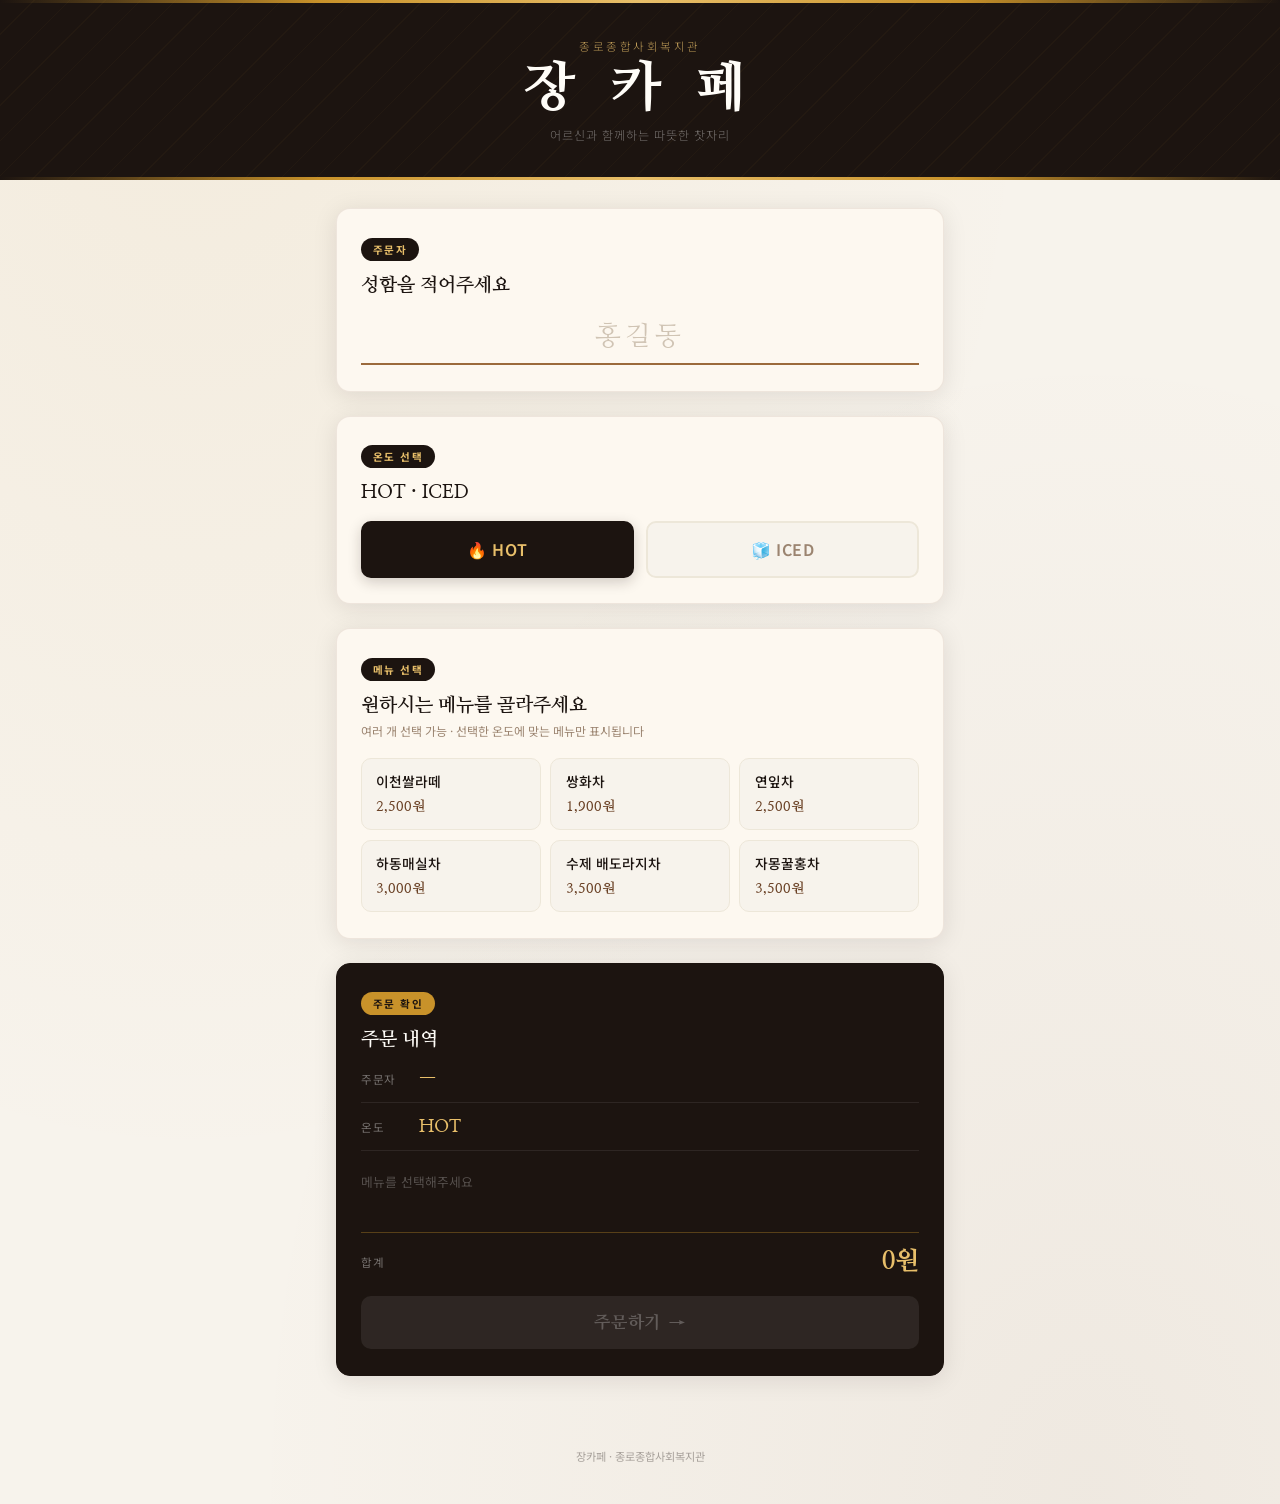
==== index.html @ 7bc3823f "Add files via upload" ====
<!DOCTYPE html>
<html lang="ko">
<head>
  <meta charset="UTF-8" />
  <meta name="viewport" content="width=device-width, initial-scale=1.0" />
  <title>장카페 주문서 · 종로종합사회복지관</title>
  <link rel="preconnect" href="https://fonts.googleapis.com" />
  <link rel="preconnect" href="https://fonts.gstatic.com" crossorigin />
  <link href="https://fonts.googleapis.com/css2?family=Nanum+Myeongjo:wght@400;700;800&family=Noto+Sans+KR:wght@300;400;500;700&display=swap" rel="stylesheet" />
  <link rel="stylesheet" href="style.css" />
</head>
<body>

  <header class="site-header">
    <div class="header-deco top"></div>
    <div class="header-inner">
      <p class="header-sub">종로종합사회복지관</p>
      <h1 class="header-title">장 카 페</h1>
      <p class="header-tagline">어르신과 함께하는 따뜻한 찻자리</p>
    </div>
    <div class="header-deco bottom"></div>
  </header>

  <main class="container">

    <!-- STEP 1: NAME -->
    <section class="step-card">
      <div class="step-badge">주문자</div>
      <h2 class="step-title">성함을 적어주세요</h2>
      <div class="name-input-wrap">
        <input type="text" id="customerName" class="name-input"
          placeholder="홍길동" maxlength="10" autocomplete="off" />
      </div>
    </section>

    <!-- STEP 2: HOT / ICED -->
    <section class="step-card">
      <div class="step-badge">온도 선택</div>
      <h2 class="step-title">HOT · ICED</h2>
      <div class="temp-toggle-wrap">
        <button class="temp-btn active" data-temp="HOT">🔥 HOT</button>
        <button class="temp-btn" data-temp="ICED">🧊 ICED</button>
      </div>
    </section>

    <!-- STEP 3: MENU -->
    <section class="step-card">
      <div class="step-badge">메뉴 선택</div>
      <h2 class="step-title">원하시는 메뉴를 골라주세요</h2>
      <p class="step-hint">여러 개 선택 가능 · 선택한 온도에 맞는 메뉴만 표시됩니다</p>
      <div class="menu-grid" id="menuGrid"></div>
    </section>

    <!-- STEP 4: SUMMARY -->
    <section class="step-card summary-card">
      <div class="step-badge">주문 확인</div>
      <h2 class="step-title">주문 내역</h2>

      <div class="summary-row">
        <span class="summary-label">주문자</span>
        <span class="summary-value" id="summaryName">—</span>
      </div>
      <div class="summary-row">
        <span class="summary-label">온도</span>
        <span class="summary-value" id="summaryTemp">HOT</span>
      </div>

      <div class="summary-items" id="summaryItems">
        <p class="empty-msg">메뉴를 선택해주세요</p>
      </div>

      <div class="summary-total-row">
        <span class="summary-label">합계</span>
        <span class="summary-total" id="summaryTotal">0원</span>
      </div>

      <button class="submit-btn" id="submitBtn" disabled>
        <span class="btn-text">주문하기</span>
        <span class="btn-arrow">→</span>
      </button>
    </section>

  </main>

  <!-- RECEIPT MODAL -->
  <div class="modal-overlay" id="modalOverlay">
    <div class="modal-box">
      <div class="receipt-header">
        <p class="receipt-store">장 카 페</p>
        <p class="receipt-sub">종로종합사회복지관</p>
        <div class="receipt-divider solid"></div>
      </div>
      <div class="receipt-body">
        <div class="receipt-row"><span>주문자</span><strong id="rcptName">—</strong></div>
        <div class="receipt-row"><span>온도</span><strong id="rcptTemp">—</strong></div>
        <div class="receipt-divider dashed"></div>
        <div id="rcptItems"></div>
        <div class="receipt-divider dashed"></div>
        <div class="receipt-row total-row">
          <span>합계</span><strong id="rcptTotal">0원</strong>
        </div>
      </div>
      <div class="receipt-footer">
        <p id="rcptStatus">잠시만 기다려 주세요...</p>
      </div>
      <div class="modal-actions">
        <button class="modal-btn secondary" id="closeModal">닫기</button>
        <button class="modal-btn primary" id="printModal">🖨️ 인쇄</button>
      </div>
    </div>
  </div>

  <div class="toast" id="toast"></div>

  <footer class="site-footer">
    <p>장카페 · 종로종합사회복지관</p>
  </footer>

  <script src="app.js"></script>
</body>
</html>
---- style.css ----
/* ================================
   장카페 주문서 — STYLE
   ================================ */

:root {
  --bg: #F7F3EC;
  --bg2: #EDE7D9;
  --dark: #1C1410;
  --dark2: #2E2218;
  --brown: #6B4226;
  --brown-mid: #9B6A3C;
  --gold: #C8922A;
  --gold-light: #E8BF6A;
  --cream: #FDF8F0;
  --text: #1C1410;
  --text-mid: #5A4030;
  --text-light: #9B8470;
  --white: #FFFDF8;
  --shadow: 0 4px 24px rgba(28,20,16,0.10);
  --radius: 14px;
}

*, *::before, *::after { box-sizing: border-box; margin: 0; padding: 0; }
html { scroll-behavior: smooth; }

body {
  background-color: var(--bg);
  background-image:
    radial-gradient(ellipse at 15% 0%, rgba(200,146,42,0.08) 0%, transparent 55%),
    radial-gradient(ellipse at 85% 100%, rgba(107,66,38,0.06) 0%, transparent 55%);
  font-family: 'Noto Sans KR', sans-serif;
  color: var(--text);
  min-height: 100vh;
}

/* ── HEADER ── */
.site-header {
  background: var(--dark);
  position: relative;
  overflow: hidden;
  padding: 2.4rem 1.5rem 2.2rem;
  text-align: center;
}

.site-header::before {
  content: '';
  position: absolute;
  inset: 0;
  background-image:
    repeating-linear-gradient(135deg,
      transparent, transparent 24px,
      rgba(200,146,42,0.04) 24px, rgba(200,146,42,0.04) 25px);
}

.header-deco {
  position: absolute;
  left: 0; right: 0;
  height: 3px;
  background: linear-gradient(90deg, transparent, var(--gold), var(--gold-light), var(--gold), transparent);
}
.header-deco.top { top: 0; }
.header-deco.bottom { bottom: 0; }

.header-inner { position: relative; z-index: 1; }

.header-sub {
  font-size: 0.72rem;
  letter-spacing: 0.22em;
  color: var(--gold-light);
  opacity: 0.8;
  margin-bottom: 0.5rem;
  text-transform: uppercase;
  font-weight: 300;
}

.header-title {
  font-family: 'Nanum Myeongjo', serif;
  font-weight: 800;
  font-size: clamp(2rem, 9vw, 3.4rem);
  color: var(--white);
  letter-spacing: 0.18em;
  line-height: 1;
  margin-bottom: 0.6rem;
}

.header-tagline {
  font-size: 0.76rem;
  color: rgba(255,255,255,0.4);
  letter-spacing: 0.08em;
  font-weight: 300;
}

/* ── CONTAINER ── */
.container {
  max-width: 640px;
  margin: 0 auto;
  padding: 1.8rem 1rem 3rem;
  display: flex;
  flex-direction: column;
  gap: 1.5rem;
}

/* ── STEP CARD ── */
.step-card {
  background: var(--cream);
  border-radius: var(--radius);
  padding: 1.6rem 1.5rem;
  box-shadow: var(--shadow);
  border: 1px solid rgba(107,66,38,0.10);
}

.step-badge {
  display: inline-block;
  background: var(--dark);
  color: var(--gold-light);
  font-size: 0.66rem;
  font-weight: 700;
  letter-spacing: 0.14em;
  text-transform: uppercase;
  padding: 0.25rem 0.75rem;
  border-radius: 50px;
  margin-bottom: 0.8rem;
}

.step-title {
  font-family: 'Nanum Myeongjo', serif;
  font-size: 1.2rem;
  font-weight: 700;
  color: var(--dark);
  margin-bottom: 0.25rem;
}

.step-hint {
  font-size: 0.75rem;
  color: var(--text-light);
  margin-bottom: 1.2rem;
}

/* ── NAME INPUT ── */
.name-input-wrap { margin-top: 0.9rem; }

.name-input {
  width: 100%;
  background: transparent;
  border: none;
  border-bottom: 2px solid var(--brown-mid);
  padding: 0.5rem 0.2rem 0.55rem;
  font-family: 'Nanum Myeongjo', serif;
  font-size: 1.7rem;
  font-weight: 700;
  color: var(--dark);
  outline: none;
  text-align: center;
  letter-spacing: 0.14em;
  transition: border-color 0.2s;
}
.name-input::placeholder { color: #d0c4b4; font-weight: 400; }
.name-input:focus { border-bottom-color: var(--gold); }

/* ── TEMP TOGGLE ── */
.temp-toggle-wrap {
  display: flex;
  gap: 0.8rem;
  margin-top: 1rem;
}

.temp-btn {
  flex: 1;
  padding: 0.9rem 1rem;
  border-radius: 10px;
  border: 2px solid var(--bg2);
  background: var(--bg);
  font-family: 'Noto Sans KR', sans-serif;
  font-size: 1rem;
  font-weight: 600;
  color: var(--text-light);
  cursor: pointer;
  transition: all 0.18s;
  letter-spacing: 0.04em;
}

.temp-btn:hover {
  border-color: var(--brown-mid);
  color: var(--brown);
}

.temp-btn.active {
  background: var(--dark);
  border-color: var(--dark);
  color: var(--gold-light);
  box-shadow: 0 4px 14px rgba(28,20,16,0.2);
}

/* ── MENU GRID ── */
.menu-grid {
  display: grid;
  grid-template-columns: repeat(auto-fill, minmax(148px, 1fr));
  gap: 0.6rem;
}

/* ── MENU ITEM ── */
.menu-item { cursor: pointer; display: block; }

.menu-item input[type="checkbox"] {
  position: absolute; opacity: 0; width: 0; height: 0;
}

.menu-card {
  display: flex;
  flex-direction: column;
  justify-content: space-between;
  padding: 0.8rem 0.9rem;
  border-radius: 10px;
  border: 1.5px solid var(--bg2);
  background: var(--bg);
  min-height: 72px;
  transition: all 0.16s ease;
  cursor: pointer;
  gap: 0.4rem;
}

.menu-card:hover {
  border-color: var(--brown-mid);
  background: #f2ece0;
  transform: translateY(-1px);
  box-shadow: 0 3px 10px rgba(107,66,38,0.08);
}

.menu-item input:checked + .menu-card {
  background: var(--dark);
  border-color: var(--dark);
  box-shadow: 0 4px 14px rgba(28,20,16,0.22);
  transform: translateY(-2px);
}
.menu-item input:checked + .menu-card .menu-name { color: var(--white); }
.menu-item input:checked + .menu-card .menu-name small { color: rgba(255,255,255,0.55); }
.menu-item input:checked + .menu-card .menu-price { color: var(--gold-light); }

.menu-name {
  font-size: 0.86rem;
  font-weight: 500;
  color: var(--text);
  line-height: 1.4;
}
.menu-name small {
  font-size: 0.7rem;
  color: var(--text-light);
  font-weight: 400;
}

.menu-price {
  font-family: 'Nanum Myeongjo', serif;
  font-size: 0.9rem;
  font-weight: 700;
  color: var(--brown);
}

/* ── SUMMARY CARD ── */
.summary-card {
  background: var(--dark);
  border-color: var(--dark);
}
.summary-card .step-badge {
  background: var(--gold);
  color: var(--dark);
}
.summary-card .step-title { color: var(--white); }

.summary-row {
  display: flex;
  align-items: baseline;
  gap: 1rem;
  padding: 0.7rem 0;
  border-bottom: 1px solid rgba(255,255,255,0.08);
}

.summary-label {
  font-size: 0.72rem;
  color: rgba(255,255,255,0.4);
  letter-spacing: 0.06em;
  min-width: 42px;
}

.summary-value {
  font-family: 'Nanum Myeongjo', serif;
  font-size: 1.15rem;
  font-weight: 700;
  color: var(--gold-light);
}

.summary-items {
  min-height: 56px;
  margin: 0.8rem 0;
}

.empty-msg {
  color: rgba(255,255,255,0.25);
  font-size: 0.8rem;
  padding: 0.5rem 0;
}

.summary-item-row {
  display: flex;
  justify-content: space-between;
  align-items: center;
  padding: 0.32rem 0;
  font-size: 0.86rem;
  border-bottom: 1px dashed rgba(255,255,255,0.07);
}
.summary-item-row:last-child { border-bottom: none; }

.s-name { color: rgba(255,255,255,0.82); }
.s-price {
  color: var(--gold-light);
  font-weight: 600;
  font-family: 'Nanum Myeongjo', serif;
  margin-left: 0.8rem;
}

.summary-total-row {
  display: flex;
  justify-content: space-between;
  align-items: center;
  border-top: 1.5px solid rgba(200,146,42,0.35);
  padding-top: 0.8rem;
  margin-top: 0.2rem;
  margin-bottom: 1.2rem;
}

.summary-total {
  font-family: 'Nanum Myeongjo', serif;
  font-size: 1.55rem;
  font-weight: 800;
  color: var(--gold-light);
}

/* ── SUBMIT BUTTON ── */
.submit-btn {
  width: 100%;
  background: var(--gold);
  color: var(--dark);
  border: none;
  border-radius: 10px;
  padding: 1rem 1.5rem;
  font-family: 'Nanum Myeongjo', serif;
  font-size: 1.08rem;
  font-weight: 800;
  cursor: pointer;
  display: flex;
  align-items: center;
  justify-content: center;
  gap: 0.5rem;
  transition: all 0.18s;
  letter-spacing: 0.05em;
}
.submit-btn:hover:not(:disabled) {
  background: var(--gold-light);
  transform: translateY(-2px);
  box-shadow: 0 6px 20px rgba(200,146,42,0.3);
}
.submit-btn:disabled {
  background: rgba(255,255,255,0.08);
  color: rgba(255,255,255,0.25);
  cursor: not-allowed;
}
.btn-arrow { transition: transform 0.18s; }
.submit-btn:hover:not(:disabled) .btn-arrow { transform: translateX(4px); }

/* ── MODAL ── */
.modal-overlay {
  display: none;
  position: fixed;
  inset: 0;
  background: rgba(10,6,4,0.78);
  backdrop-filter: blur(4px);
  z-index: 100;
  align-items: center;
  justify-content: center;
  padding: 1rem;
}
.modal-overlay.open {
  display: flex;
  animation: fadeIn 0.2s ease;
}
@keyframes fadeIn { from { opacity:0; } to { opacity:1; } }

.modal-box {
  background: var(--cream);
  border-radius: var(--radius);
  padding: 1.8rem 1.6rem;
  width: 100%;
  max-width: 360px;
  box-shadow: 0 20px 60px rgba(0,0,0,0.35);
  animation: slideUp 0.22s ease;
}
@keyframes slideUp {
  from { transform: translateY(18px); opacity: 0; }
  to { transform: translateY(0); opacity: 1; }
}

.receipt-header { text-align: center; margin-bottom: 0.8rem; }
.receipt-store {
  font-family: 'Nanum Myeongjo', serif;
  font-size: 1.4rem;
  font-weight: 800;
  color: var(--dark);
  letter-spacing: 0.14em;
}
.receipt-sub {
  font-size: 0.68rem;
  color: var(--text-light);
  letter-spacing: 0.08em;
  margin-top: 0.18rem;
}

.receipt-divider { margin: 0.8rem 0; }
.receipt-divider.solid { height: 2px; background: var(--dark); }
.receipt-divider.dashed { height: 0; border-top: 1.5px dashed var(--bg2); }

.receipt-row {
  display: flex;
  justify-content: space-between;
  align-items: center;
  padding: 0.38rem 0;
  font-size: 0.86rem;
  color: var(--text-mid);
}
.receipt-row strong { color: var(--dark); font-family: 'Nanum Myeongjo', serif; font-size: 0.95rem; }

.total-row { margin-top: 0.3rem; }
.total-row strong { font-size: 1.25rem; color: var(--gold); }

.rcpt-item-row {
  display: flex;
  justify-content: space-between;
  align-items: center;
  padding: 0.3rem 0;
  font-size: 0.82rem;
  color: var(--text-mid);
}
.rcpt-item-row span:last-child {
  font-weight: 600;
  color: var(--brown);
  margin-left: 0.5rem;
  white-space: nowrap;
}

.receipt-footer {
  text-align: center;
  margin-top: 0.9rem;
  padding-top: 0.8rem;
  border-top: 1px solid var(--bg2);
  font-size: 0.78rem;
  color: var(--text-light);
}

#rcptStatus { transition: color 0.3s; }
#rcptStatus.success { color: #2d7a3a; font-weight: 600; }
#rcptStatus.error { color: #9b2c2c; }

.modal-actions {
  display: flex;
  gap: 0.6rem;
  margin-top: 1.2rem;
}

.modal-btn {
  flex: 1;
  padding: 0.72rem;
  border-radius: 8px;
  border: none;
  font-family: 'Noto Sans KR', sans-serif;
  font-size: 0.86rem;
  font-weight: 600;
  cursor: pointer;
  transition: all 0.15s;
}
.modal-btn.secondary { background: var(--bg2); color: var(--text-mid); }
.modal-btn.secondary:hover { background: var(--bg); }
.modal-btn.primary { background: var(--dark); color: var(--gold-light); }
.modal-btn.primary:hover { background: var(--dark2); }

/* ── TOAST ── */
.toast {
  position: fixed;
  bottom: 1.5rem;
  left: 50%;
  transform: translateX(-50%) translateY(10px);
  background: var(--dark);
  color: var(--gold-light);
  padding: 0.7rem 1.4rem;
  border-radius: 50px;
  font-size: 0.82rem;
  font-weight: 600;
  opacity: 0;
  pointer-events: none;
  transition: all 0.25s;
  white-space: nowrap;
  z-index: 200;
}
.toast.show {
  opacity: 1;
  transform: translateX(-50%) translateY(0);
}

/* ── FOOTER ── */
.site-footer {
  text-align: center;
  padding: 1.5rem 1rem 2.5rem;
  font-size: 0.7rem;
  color: rgba(28,20,16,0.35);
}

/* ── PRINT ── */
@media print {
  body * { visibility: hidden; }
  .modal-box, .modal-box * { visibility: visible; }
  .modal-overlay { display: flex !important; background: none; backdrop-filter: none; }
  .modal-box { box-shadow: none; position: static; }
  .modal-actions { display: none; }
}

/* ── RESPONSIVE ── */
@media (max-width: 400px) {
  .menu-grid { grid-template-columns: repeat(2, 1fr); }
  .step-card { padding: 1.3rem 1rem; }
  .container { padding: 1.2rem 0.7rem 2.5rem; }
}
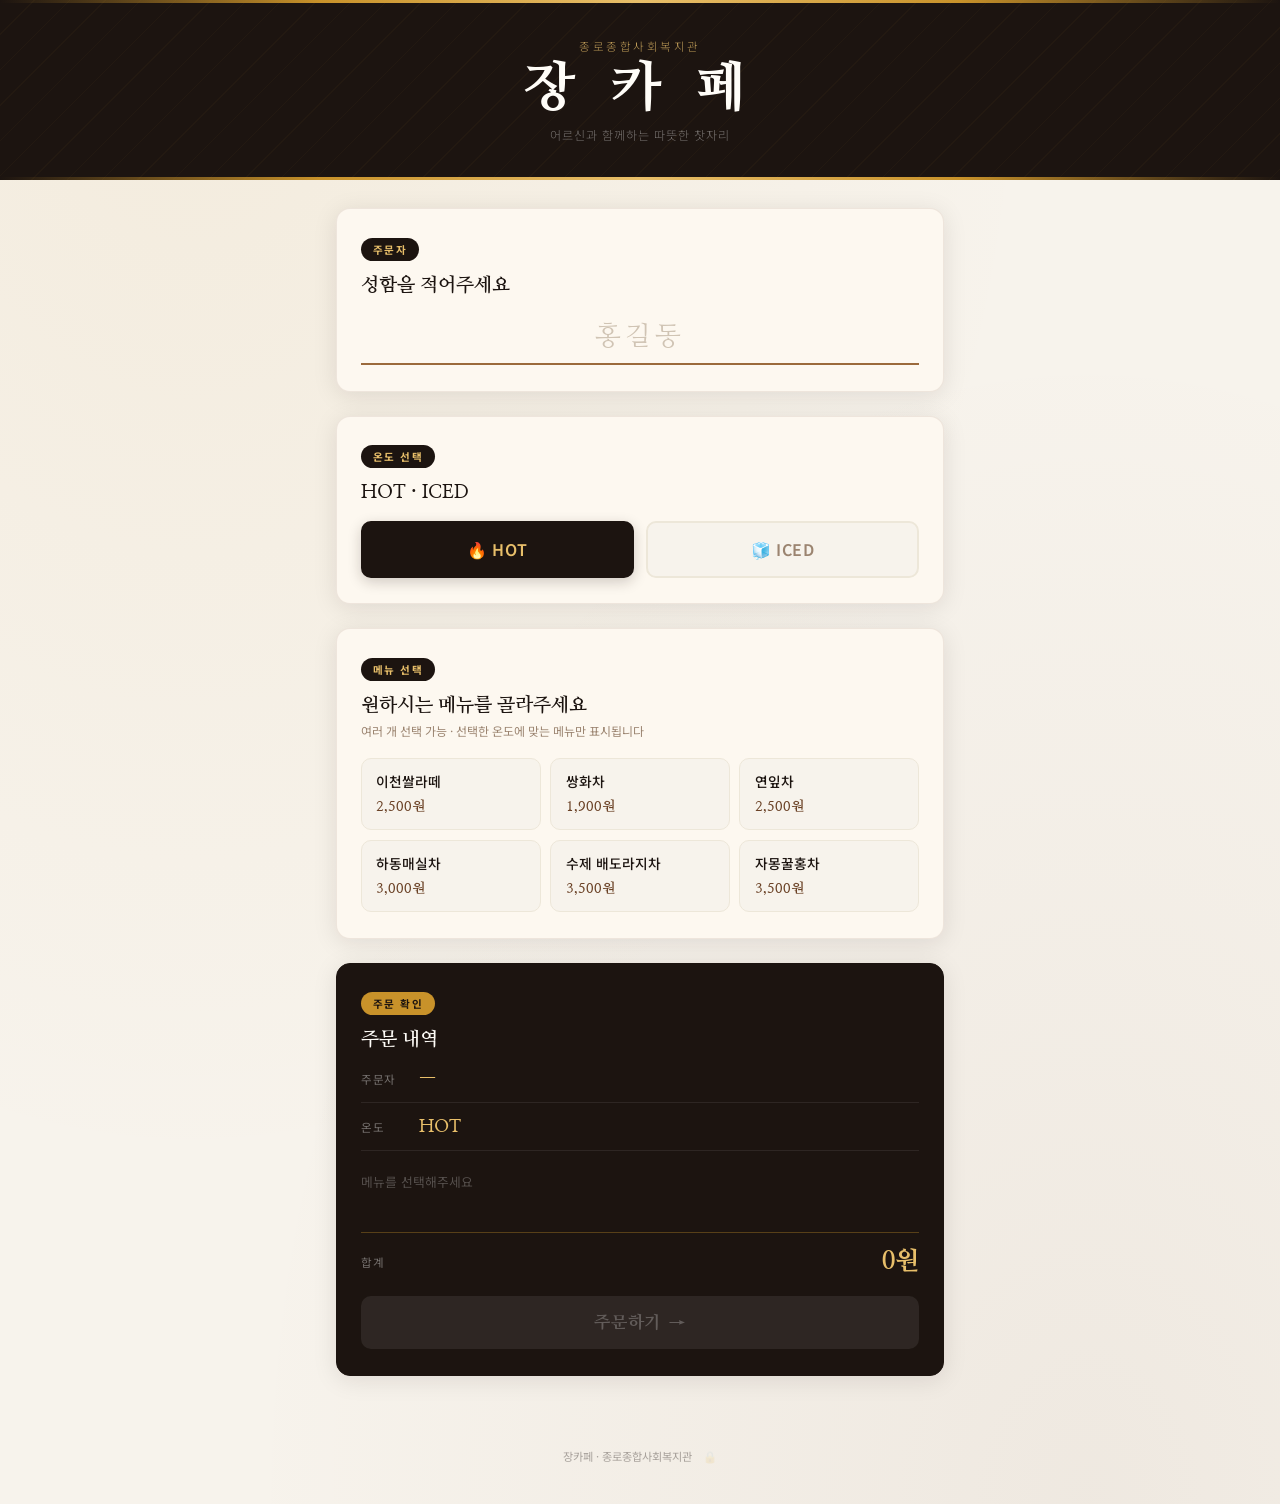
==== commit 2c00ea4d: "Add admin statistics dashboard" ====
--- a/index.html
+++ b/index.html
@@ -113,7 +113,7 @@
   <div class="toast" id="toast"></div>
 
   <footer class="site-footer">
-    <p>장카페 · 종로종합사회복지관</p>
+    <p>장카페 · 종로종합사회복지관 <a href="admin.html" class="admin-link">🔒</a></p>
   </footer>
 
   <script src="app.js"></script>
--- a/style.css
+++ b/style.css
@@ -511,6 +511,16 @@
   color: rgba(28,20,16,0.35);
 }
 
+.admin-link {
+  text-decoration: none;
+  opacity: 0.1;
+  margin-left: 8px;
+  transition: opacity 0.2s;
+}
+.admin-link:hover {
+  opacity: 0.8;
+}
+
 /* ── PRINT ── */
 @media print {
   body * { visibility: hidden; }
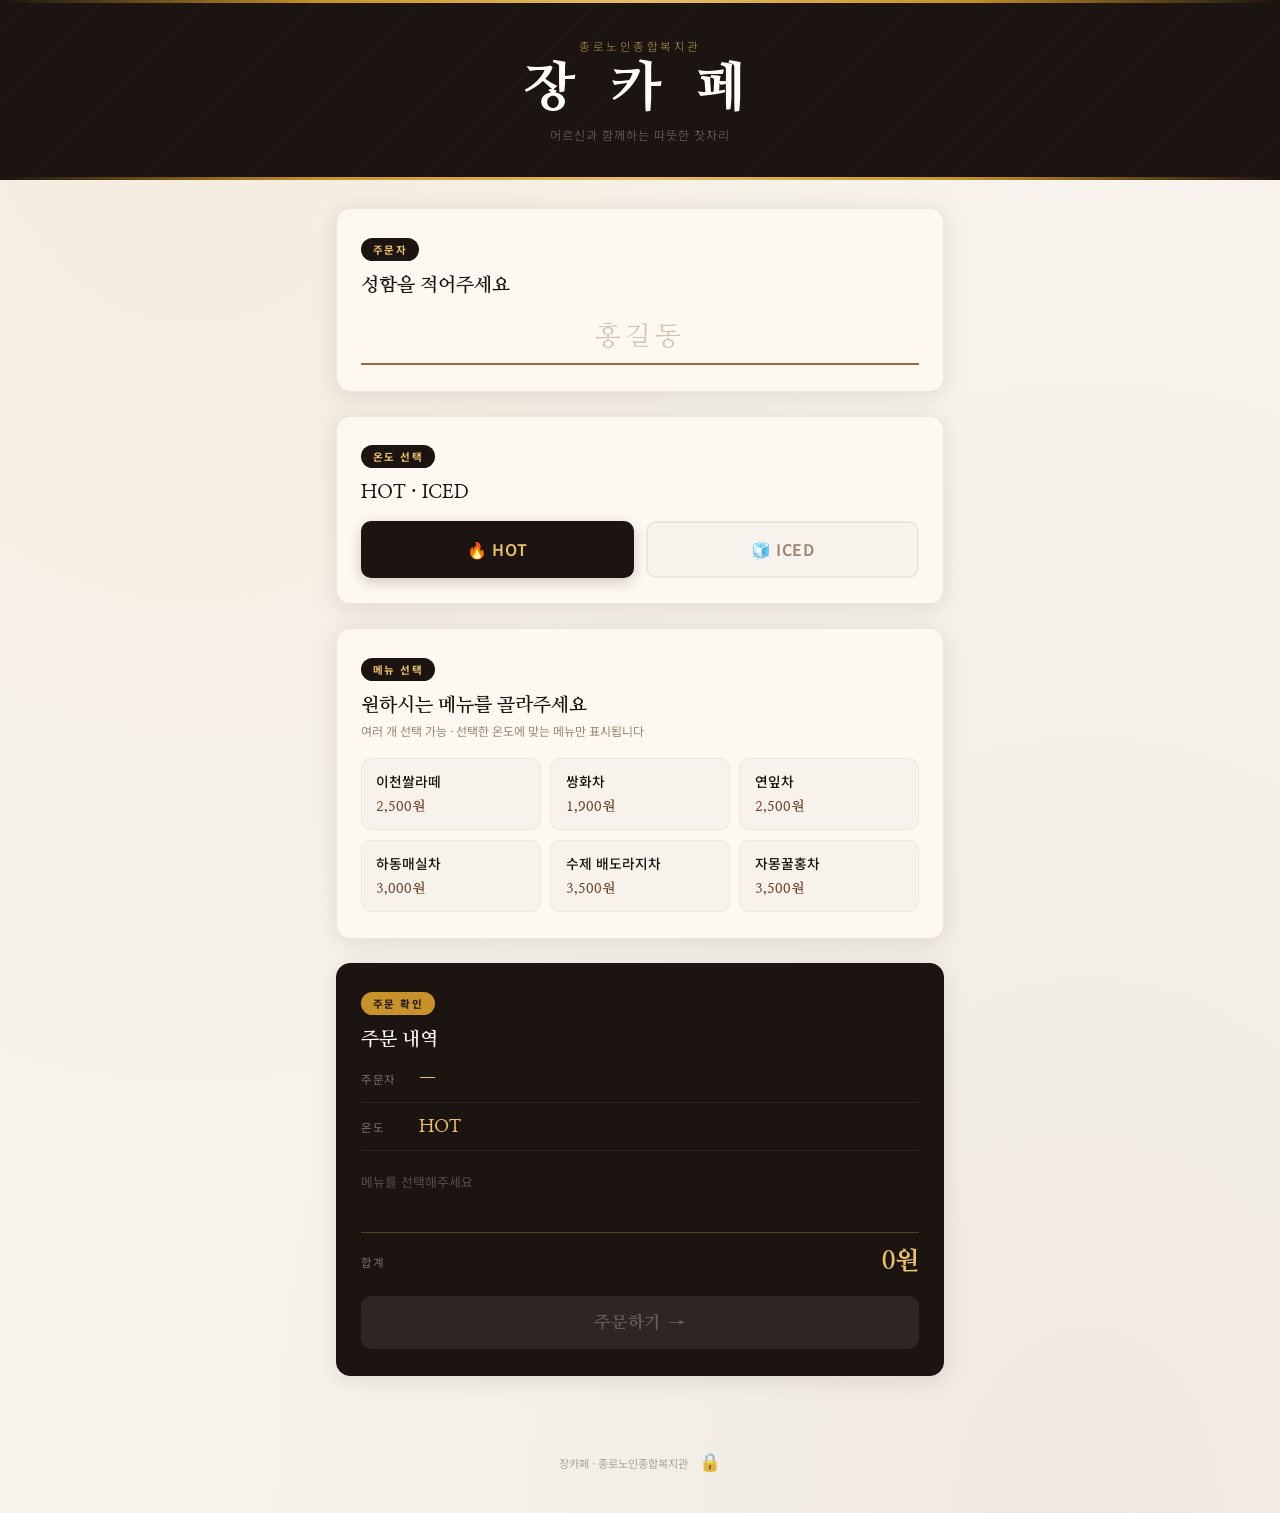
==== commit 3e6685dc: "Update organization name" ====
--- a/index.html
+++ b/index.html
@@ -3,7 +3,7 @@
 <head>
   <meta charset="UTF-8" />
   <meta name="viewport" content="width=device-width, initial-scale=1.0" />
-  <title>장카페 주문서 · 종로종합사회복지관</title>
+  <title>장카페 주문서 · 종로노인종합복지관</title>
   <link rel="preconnect" href="https://fonts.googleapis.com" />
   <link rel="preconnect" href="https://fonts.gstatic.com" crossorigin />
   <link href="https://fonts.googleapis.com/css2?family=Nanum+Myeongjo:wght@400;700;800&family=Noto+Sans+KR:wght@300;400;500;700&display=swap" rel="stylesheet" />
@@ -14,7 +14,7 @@
   <header class="site-header">
     <div class="header-deco top"></div>
     <div class="header-inner">
-      <p class="header-sub">종로종합사회복지관</p>
+      <p class="header-sub">종로노인종합복지관</p>
       <h1 class="header-title">장 카 페</h1>
       <p class="header-tagline">어르신과 함께하는 따뜻한 찻자리</p>
     </div>
@@ -87,7 +87,7 @@
     <div class="modal-box">
       <div class="receipt-header">
         <p class="receipt-store">장 카 페</p>
-        <p class="receipt-sub">종로종합사회복지관</p>
+        <p class="receipt-sub">종로노인종합복지관</p>
         <div class="receipt-divider solid"></div>
       </div>
       <div class="receipt-body">
@@ -104,8 +104,7 @@
         <p id="rcptStatus">잠시만 기다려 주세요...</p>
       </div>
       <div class="modal-actions">
-        <button class="modal-btn secondary" id="closeModal">닫기</button>
-        <button class="modal-btn primary" id="printModal">🖨️ 인쇄</button>
+        <button class="modal-btn secondary" id="closeModal" style="width: 100%;">닫기</button>
       </div>
     </div>
   </div>
@@ -113,7 +112,7 @@
   <div class="toast" id="toast"></div>
 
   <footer class="site-footer">
-    <p>장카페 · 종로종합사회복지관 <a href="admin.html" class="admin-link">🔒</a></p>
+    <p>장카페 · 종로노인종합복지관 <a href="admin.html" class="admin-link">🔒</a></p>
   </footer>
 
   <script src="app.js"></script>
--- a/style.css
+++ b/style.css
@@ -513,12 +513,15 @@
 
 .admin-link {
   text-decoration: none;
-  opacity: 0.1;
+  opacity: 0.8;
+  font-size: 1.1rem;
   margin-left: 8px;
-  transition: opacity 0.2s;
+  display: inline-block;
+  transition: transform 0.2s, opacity 0.2s;
 }
 .admin-link:hover {
-  opacity: 0.8;
+  opacity: 1;
+  transform: scale(1.15);
 }
 
 /* ── PRINT ── */
